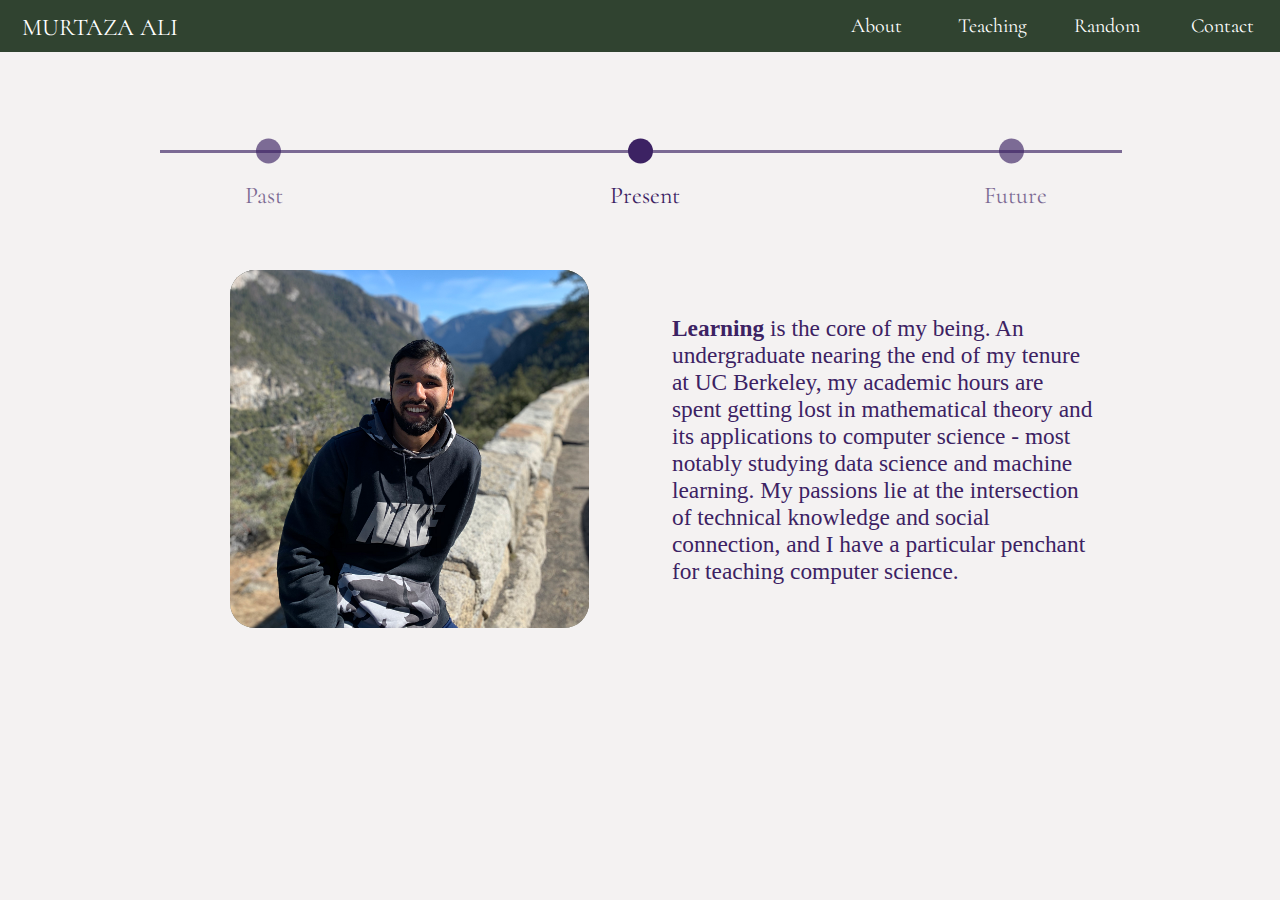
==== about.html @ 198d924a "Deploying website round 1" ====
<!DOCTYPE html>
<html>
<head>
	<link rel="stylesheet" href="assets/css/about.css">
	<link rel="stylesheet" type="text/css" href="./dist/fullpage.css" />
	<link href="https://fonts.googleapis.com/css?family=Cormorant|Open+Sans&display=swap" rel="stylesheet">
	<title>Murtaza Ali</title>
</head>

<body>

	<header>
		<div id="navbar">
			<a href="index.html" class="active" id="my-name">MURTAZA ALI</a>
			<!--<span class="navbar-toggle" id="js-navbar-toggle">
                <i class="fa fa-bars" style="font-size:15px;color:white;"></i>
        	</span>-->
			<div class = "links">
				
				<a href="contact.html" class="nav-link" align="center">Contact</a>		
				<a href="random.html" class="nav-link" align="center">Random</a>
				<a href="teaching.html" class="nav-link" align="center">Teaching</a>				
				<a href="about.html" class="nav-link" align="center">About</a>
	  			
  			</div>
		</div>
	</header>

	<hr id="timeline" size="3" color="#3C2263" width="75%">

		<div id="points">
			<!-- Source: https://www.w3schools.com/howto/howto_css_circles.asp -->
			<div id="past-button"></div>
			<div id="present-button"></div>
			<div id="future-button"></div>

		</div>

		<div id="labels">
			<div class="label1">Past</div>
			<div class="label2">Present</div>
			<div class="label3">Future</div>
		</div>

    <div id = "present">

		<div class="carousel">
	        
	     
	        <div class="carousel-image-row">


	                <img src="./assets/img/portrait.png" alt="portrait">

	                <img src="./assets/img/mic.png" alt="mic">


	                <img src="./assets/img/smile.png" alt="smile">


	                <img src="./assets/img/interview.png" alt="interview">


	                <img src="./assets/img/swing.png" alt="swing">

	                <img src="./assets/img/victory.png" alt="victory">

	                <img src="./assets/img/thought.png" alt="thought">

	            
	        </div>

	    </div>

	    <div class="description">
	    	<b>Learning</b> is the core of my being. An undergraduate nearing the end of my tenure at UC Berkeley, my academic hours are spent getting lost in mathematical theory and its applications to computer science - most notably studying data science and machine learning. My passions lie at the intersection of technical knowledge and social connection, and I have a particular penchant for teaching computer science.
	    </div>
	</div>

	<div id = "past">

		<div class="carousel">
	     
	        <div class="carousel-image-row">

	                <img src="./assets/img/happy.png" alt="portrait">

	                <img src="./assets/img/still_happy.png" alt="mic">

	                <img src="./assets/img/goat.png" alt="smile">

	                <img src="./assets/img/confused.png" alt="interview">

	        </div>

	    </div>

	    <div class="description">
	    	<b>Excitement</b> defined my childhood. My parents often say that I was always running, stopping only long enough to allow relatives to goad me toward them with candy, and being on my way again as soon as the sweet was mine. That same hyperactivity and ambition flow through my veins today, though perhaps tempered by the necessities of society. After all, as Dr. Seuss said, "Adults are just outdated children."
	    </div>
	</div>

	<div id = "future">

		<div class="loader-card">
	        <div class="loader four">
			    <div class="rings">
			        <div class="ring one">
		    			<div class="arc-container">
		        			<div class="arc"></div>
		    			</div>
		    			<div class="mask"></div>
					</div>
			    </div>
			</div>
	    </div>

	    <div id = "name">MA</div>


	    <div class="description">
	    	<b>Ambition</b> is my guide as I carve out the path ahead. My ideal future consists of a computer science professorship, a position from which I can simultaneously engage myself in both the pursuit of knowledge and its dissemination. The ultimate goal is to one day solve computational theory's most pressing question: does P = NP? Combine that with a balanced diet and loving family, and my death will be a happy one.
	    </div>

	</div>

<!--JS reference needs to be after all of the id values that we have to refer to -->
<script src="assets/scripts/about.js"></script>

		
</body>

</html>
---- assets/css/about.css ----
body {
	width: auto;
	margin: 0px;   
	position: relative;
    height: 700px;
    background-color: #F4F2F2;
    display: none;
    animation: fadeInAnimation ease 3s; 
	animation-iteration-count: 1; 
	animation-fill-mode: forwards; 

}

@keyframes fadeInAnimation { 
	0% { 
		opacity: 0; 
	} 
	100% { 
		opacity: 1; 
	} 
} 

#navbar {
	position: fixed;
	width: 100%;
	height: 3.5vw;
	background-color: #304330;
	margin: 0px;
	z-index: 1;
}

#my-name {
	float: left;
	padding-left: 1.75%;
	padding-top: .8%;
	text-decoration: none;
	font-family: 'Cormorant', serif;
	font-size: 150%;
	color: #FFFFFF;
}

.nav-link {
	float: right;
	padding-left: 1.1%;
	padding-right: 1.1%;
	padding-top: 1%;
	text-decoration: none;
	font-family: 'Cormorant', serif;
	font-size: 125%;
	color: #FFFFFF;
	height: 2.5vw;
	width: 7%;
}

/*.links {
	display: flex;
	flex-direction: row;
	justify-content: flex-end;
}*/

.nav-link:hover {
	background-color: #586454;
	/*box-shadow: 0 4px 10px rgba(0,0,0,0.4);*/
	cursor: pointer;
	font-weight: bold; 
}

#timeline {
	position: absolute;
	top: 20%;
	left: 12.5%;
	margin: 0px;
}

#points {
	position: absolute;
	top: 20.15%;
	width: 60%;
	left: 20%;
	display: flex;
	direction: row;
	justify-content: space-between;
}

#past-button, #present-button, #future-button {
  height: 25px;
  width: 25px;
  background-color: #3C2263;
  border-radius: 50%;
  transform: translateY(-50%);
  z-index: 1;
}

#past-button:hover, #present-button:hover, #future-button:hover {
	cursor: pointer;
	box-shadow: 0 4px 10px rgba(0,0,0,0.35);
	z-index: 1;
}

#present-button {

	opacity: 1;
}

#past-button, #future-button, .label1, .label3, #timeline {
	opacity: .65;
}


#labels {
	position: absolute;
	top: 26%;
	width: 60%;
	left: 20%;
}

.label1 {
  color: #3C2263;
  font-family: 'Cormorant', serif;
  font-size: 150%;
  transform: translateY(-50%);
  position: absolute;
  left: -1%;
}

.label2 {
  color: #3C2263;
  font-family: 'Cormorant', serif;
  font-size: 150%;
  transform: translateY(-50%);
  position: absolute;
  left: 46.5%;
}

.label3 {
  color: #3C2263;
  font-family: 'Cormorant', serif;
  font-size: 150%;
  transform: translateY(-50%);
  position: absolute;
  left: 95.25%;
}

#present, #past, #future {
	position: absolute;
	width: 100%;
	height: 100%
}

#past {
	opacity: 0;
	transition: opacity 1s;
}

#future {
	opacity: 0;
	transition: opacity 1s;
}

#present {
	display: inline;
	transition: opacity 1s;
}



.carousel, .carousel-image {
  width: 27%; /* Some images slightly smaller */
  height: 27vw;
  border-radius: 7%;
  z-index: 2;
}

.carousel {
	position: absolute;
	top: 36%;
	left: 19vw;
	overflow: hidden;
}

.carousel-image-row {
	width: 28%; /* Some images slightly smaller */
    height: 28vw;
	position: absolute;
	left: 0px;
	transition: 0.65s left;
	z-index: 1;
}

img {
	position: absolute;
  	height: 100%;
  	width: auto;
  	z-index: 2;
}

.button-next, .button-previous {
    background: none;
    border: none;
    cursor: pointer;
    outline: none;
    z-index: 2;
}


.hidden {
  visibility: hidden;
}

.description {
	position: absolute;
	top: 42%;
	left: 52.5vw;
	width: 32%;
	height: 23vw;
	font-size: 175%;
	color: #3C2263;
}

/* Source: https://www.the-art-of-web.com/css/fading-slideshow-no-jquery/ */

.carousel-image-row img:nth-of-type(1) {
    animation-name: fader;
    animation-delay: 3s;
    animation-duration: 2s;
    z-index: 20;
  }

.carousel-image-row img:nth-of-type(2) {
z-index: 10;
}

.carousel-image-row img:nth-of-type(n+3) {
display: none;
}

@keyframes fader {
0% { opacity: 1.0; }
100%   { opacity: 0.0; }
}




/* Loader four: Spin */
.loader.four .rings {
	position: relative;
	top: 400px;
	left: 438px;
	width: 115px;
	height: 115px;
}

.loader.four .ring {
	width: 350%;
	height: 350%;
	border-radius: 50%;
	position: absolute;
	top: 50%; left: 50%;
	transform: translate(-50%, -50%);
	overflow: hidden;
}

.loader.four .ring .mask {
	width: 93%;
	height: 93%;
	border-radius: 50%;
	position: absolute;
	top: 50%; left: 50%;
	transform: translate(-50%, -50%);
	background-color: #F4F2F2;
	font-size: 50px;
	text-align: center;
	vertical-align: center;
	line-height: 1300%;
}

.loader.four .ring .arc-container {
	width: 80%;
	height: 100%;
	position: absolute;
	left: 10%;
	overflow: hidden;
	transform-origin: 50% 50%;
	/* TODO: PART 4 - Add spin animation */
	animation-name: spin;
    animation-duration: 1s;
    animation-timing-function: linear;
    animation-delay: 0s;
    animation-iteration-count: infinite;
    animation-direction: forward;
}

/* TODO: PART 4 - Add spin shifts for other rings */

.loader.four .ring .arc {
	width: 100%;
	height: 50%;
	position: absolute;
	background: #3C2263;
	/* TODO: PART 4 - Add color animation */
	animation-name: colorchange;
    animation-duration: 1s;
    animation-timing-function: ease-in;
    animation-delay: 0s;
    animation-iteration-count: infinite;
    animation-direction: forward;
}

/* TODO: PART 4 - Add spin color shifts for other rings */

/* TODO: PART 4 - Create spin animation */

@keyframes spin{
	from { 
        transform: rotate(0deg); 
    } to { 
        transform: rotate(360deg); 
    }
}

#name {
	position: relative;
	top: 255px;
	left: 393px;
	z-index: 2;
	font-size: 135px;
	font-family: 'Cormorant', serif;
	color: #304330;
	width: 30%;
}


@media screen and (max-width: 1400px) and (max-height: 900px) { 

	body {
		height: 750px;
	}


	#navbar {
		height: 4.1vw;
	}

	#my-name {
		padding-top: 1%;
	}

	.nav-link {
		padding-top: 1.1%;
		padding-left: 1%;
		padding-right: 1%;
		height: 3vw;
	}

	.description {
		top: 42%;
		width: 33%;
		font-size: 158%;
	}

	#labels {
		left: 19.75vw;
	}

	.carousel, .carousel-image {
		width: 28%; /* Some images slightly smaller */
		height: 28vw;
		border-radius: 7%;
		z-index: 2;
	}

	.carousel {
		left: 18vw;
	}

	.loader.four .ring {
		width: 330%;
		height: 330%;
	}

	.loader.four .rings {
		top: 410px;
		left: 385px;
	}

	#name {
		top: 280px;
		left: 350px;
		font-size: 110px;
	}
	


}

@media screen and (max-width: 1317px) and (max-height: 800px){ /* a Mac */

	body {
		height: 800px;
	}


	#navbar {
		height: 4.1vw;
	}

	#my-name {
		padding-top: 1%;
	}

	.nav-link {
		padding-top: 1.1%;
		padding-left: 1%;
		padding-right: 1%;
		height: 3vw;
	}

	.description {
		top: 39%;
		width: 33%;
		font-size: 155%;
	}

	.loader.four .ring {
		width: 300%;
		height: 300%;
	}

	.loader.four .rings {
		top: 415px;
		left: 360px;
	}

	#name {
		top: 290px;
		left: 340px;
		font-size: 100px;
	}

}


@media screen and (max-width: 1300px) and (max-height: 900px) { 

	body {
		height: 750px;
	}


	#navbar {
		height: 4.1vw;
	}

	#my-name {
		padding-top: 1%;
	}

	.nav-link {
		padding-top: 1.1%;
		padding-left: 1%;
		padding-right: 1%;
		height: 3.02vw;
	}

	.description {
		top: 42%;
		width: 33%;
		font-size: 146%;
	}

	#labels {
		left: 19.75vw;
	}

	.carousel, .carousel-image {
		width: 28%; /* Some images slightly smaller */
		height: 28vw;
		border-radius: 7%;
		z-index: 2;
	}

	.carousel {
		left: 18vw;
	}

	.loader.four .ring {
		width: 320%;
		height: 320%;
	}

	.loader.four .rings {
		top: 390px;
		left: 350px;
	}

	#name {
		top: 260px;
		left: 320px;
		font-size: 105px;
	}


	


}


@media screen and (max-width: 1200px) and (max-height: 800px) { 

	body {
		height: 750px;
	}


	#navbar {
		height: 4.1vw;
	}

	#my-name {
		padding-top: 1%;
	}

	.nav-link {
		padding-top: 1.1%;
		padding-left: 1%;
		padding-right: 1%;
		height: 3.02vw;
	}

	.description {
		top: 42%;
		width: 33%;
		font-size: 135%;
	}

	#labels {
		left: 19.75vw;
	}

	.carousel, .carousel-image {
		width: 28%; /* Some images slightly smaller */
		height: 28vw;
		border-radius: 7%;
		z-index: 2;
	}

	.carousel {
		left: 18vw;
	}

	.loader.four .ring {
		width: 300%;
		height: 300%;
	}

	.loader.four .rings {
		top: 380px;
		left: 320px;
	}

	#name {
		top: 255px;
		left: 295px;
		font-size: 105px;
	}


}

@media screen and (max-width: 1150px) and (max-height: 900px) { 

	.description {
		top: 42%;
		width: 33%;
		font-size: 120%;
	}

	
	.loader.four .ring {
		width: 275%;
		height: 275%;
	}

	.loader.four .rings {
		top: 375px;
		left: 305px;
	}

	#name {
		top: 250px;
		left: 285px;
		font-size: 100px;
	}


}




@media screen and (max-width: 1075px) and (max-height: 769px){ /* a Mac */

	body {
		height: 800px;
	}


	#navbar {
		height: 4.2vw;
	}

	#my-name {
		padding-top: .8%;
	}

	.nav-link {
		padding-left: 1%;
		padding-right: 1%;
		height: 3.2vw;
		width: 8%;
	}

	.description {
		top: 38.5%;
		width: 33%;
		font-size: 120%;
	}

	#labels {
		left: 19.75vw;
	}

	.carousel, .carousel-image {
		width: 28%; /* Some images slightly smaller */
		height: 28vw;
		border-radius: 7%;
		z-index: 2;
	}

	.carousel {
		left: 18vw;
	}

	.loader.four .ring {
		width: 280%;
		height: 280%;
	}

	.loader.four .rings {
		top: 370px;
		left: 260px;
	}

	#name {
		top: 234px;
		left: 220px;
		font-size: 120px;
	}


	


}
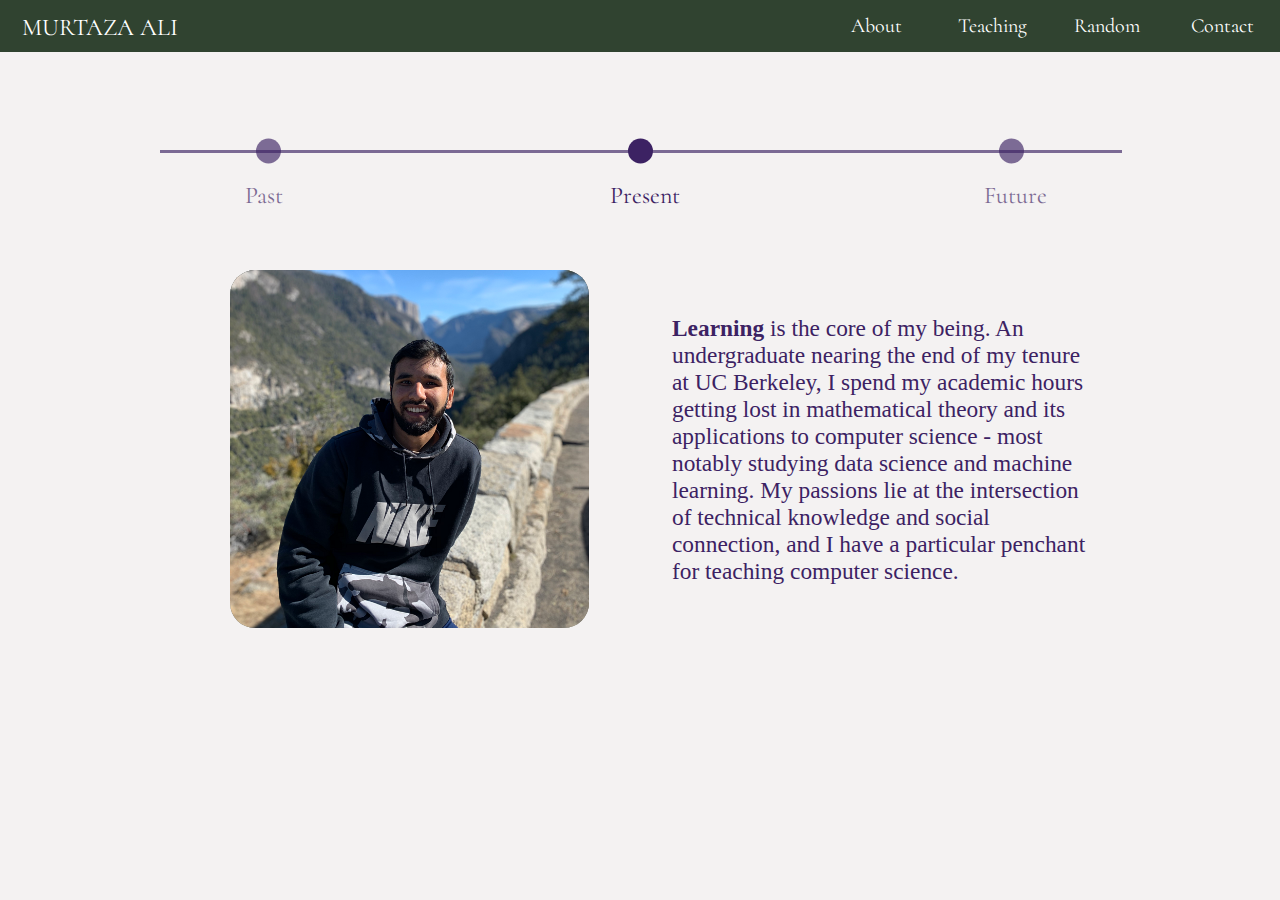
==== commit 94942833: "Fixed grammar" ====
--- a/about.html
+++ b/about.html
@@ -55,9 +55,6 @@
 	                <img src="./assets/img/mic.png" alt="mic">
 
 
-	                <img src="./assets/img/smile.png" alt="smile">
-
-
 	                <img src="./assets/img/interview.png" alt="interview">
 
 
@@ -73,7 +70,7 @@
 	    </div>
 
 	    <div class="description">
-	    	<b>Learning</b> is the core of my being. An undergraduate nearing the end of my tenure at UC Berkeley, my academic hours are spent getting lost in mathematical theory and its applications to computer science - most notably studying data science and machine learning. My passions lie at the intersection of technical knowledge and social connection, and I have a particular penchant for teaching computer science.
+	    	<b>Learning</b> is the core of my being. An undergraduate nearing the end of my tenure at UC Berkeley, I spend my academic hours getting lost in mathematical theory and its applications to computer science - most notably studying data science and machine learning. My passions lie at the intersection of technical knowledge and social connection, and I have a particular penchant for teaching computer science.
 	    </div>
 	</div>
 
--- a/assets/css/about.css
+++ b/assets/css/about.css
@@ -242,7 +242,7 @@
 
 
 
-/* Loader four: Spin */
+/* Code below taken from WDD Lab 6! */
 .loader.four .rings {
 	position: relative;
 	top: 400px;
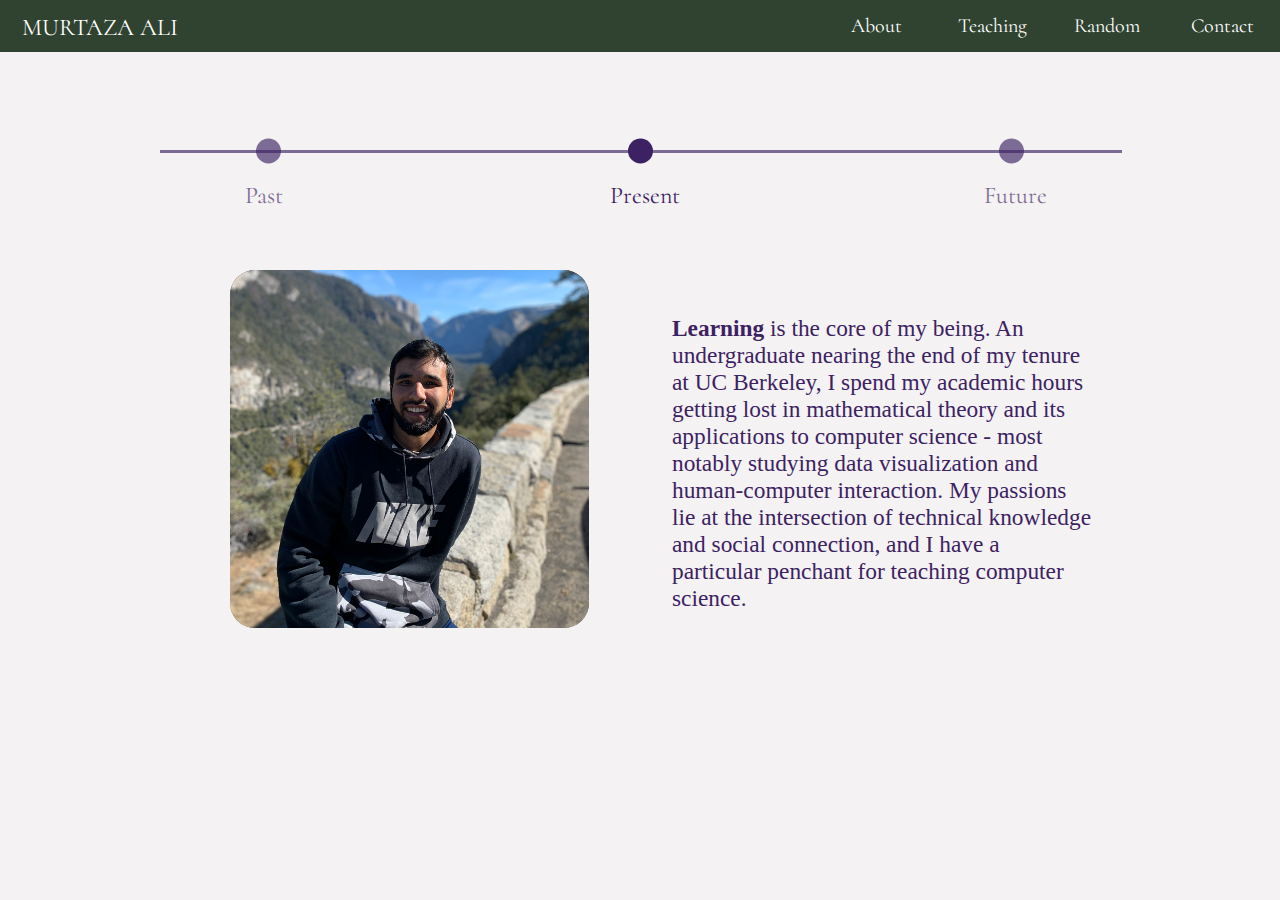
==== commit 77589aa3: "Updated bio" ====
--- a/about.html
+++ b/about.html
@@ -70,7 +70,7 @@
 	    </div>
 
 	    <div class="description">
-	    	<b>Learning</b> is the core of my being. An undergraduate nearing the end of my tenure at UC Berkeley, I spend my academic hours getting lost in mathematical theory and its applications to computer science - most notably studying data science and machine learning. My passions lie at the intersection of technical knowledge and social connection, and I have a particular penchant for teaching computer science.
+	    	<b>Learning</b> is the core of my being. An undergraduate nearing the end of my tenure at UC Berkeley, I spend my academic hours getting lost in mathematical theory and its applications to computer science - most notably studying data visualization and human-computer interaction. My passions lie at the intersection of technical knowledge and social connection, and I have a particular penchant for teaching computer science.
 	    </div>
 	</div>
 
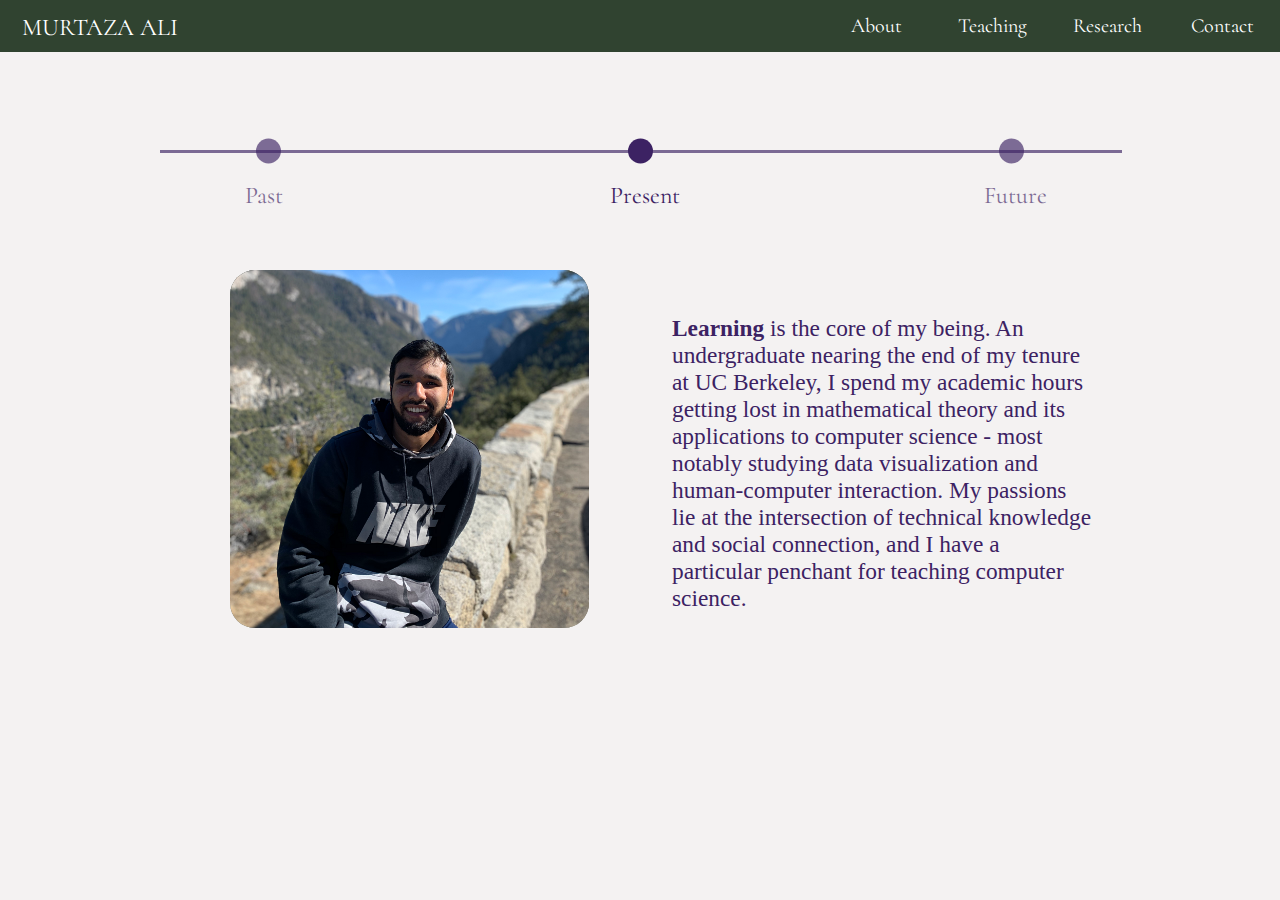
==== commit ce7d13c7: "Changed random to research" ====
--- a/about.html
+++ b/about.html
@@ -18,7 +18,7 @@
 			<div class = "links">
 				
 				<a href="contact.html" class="nav-link" align="center">Contact</a>		
-				<a href="random.html" class="nav-link" align="center">Random</a>
+				<a href="random.html" class="nav-link" align="center">Research</a>
 				<a href="teaching.html" class="nav-link" align="center">Teaching</a>				
 				<a href="about.html" class="nav-link" align="center">About</a>
 	  			
--- a/assets/css/about.css
+++ b/assets/css/about.css
@@ -52,6 +52,10 @@
 	width: 7%;
 }
 
+a.nav-link { 
+	text-align: center;
+}
+
 /*.links {
 	display: flex;
 	flex-direction: row;
